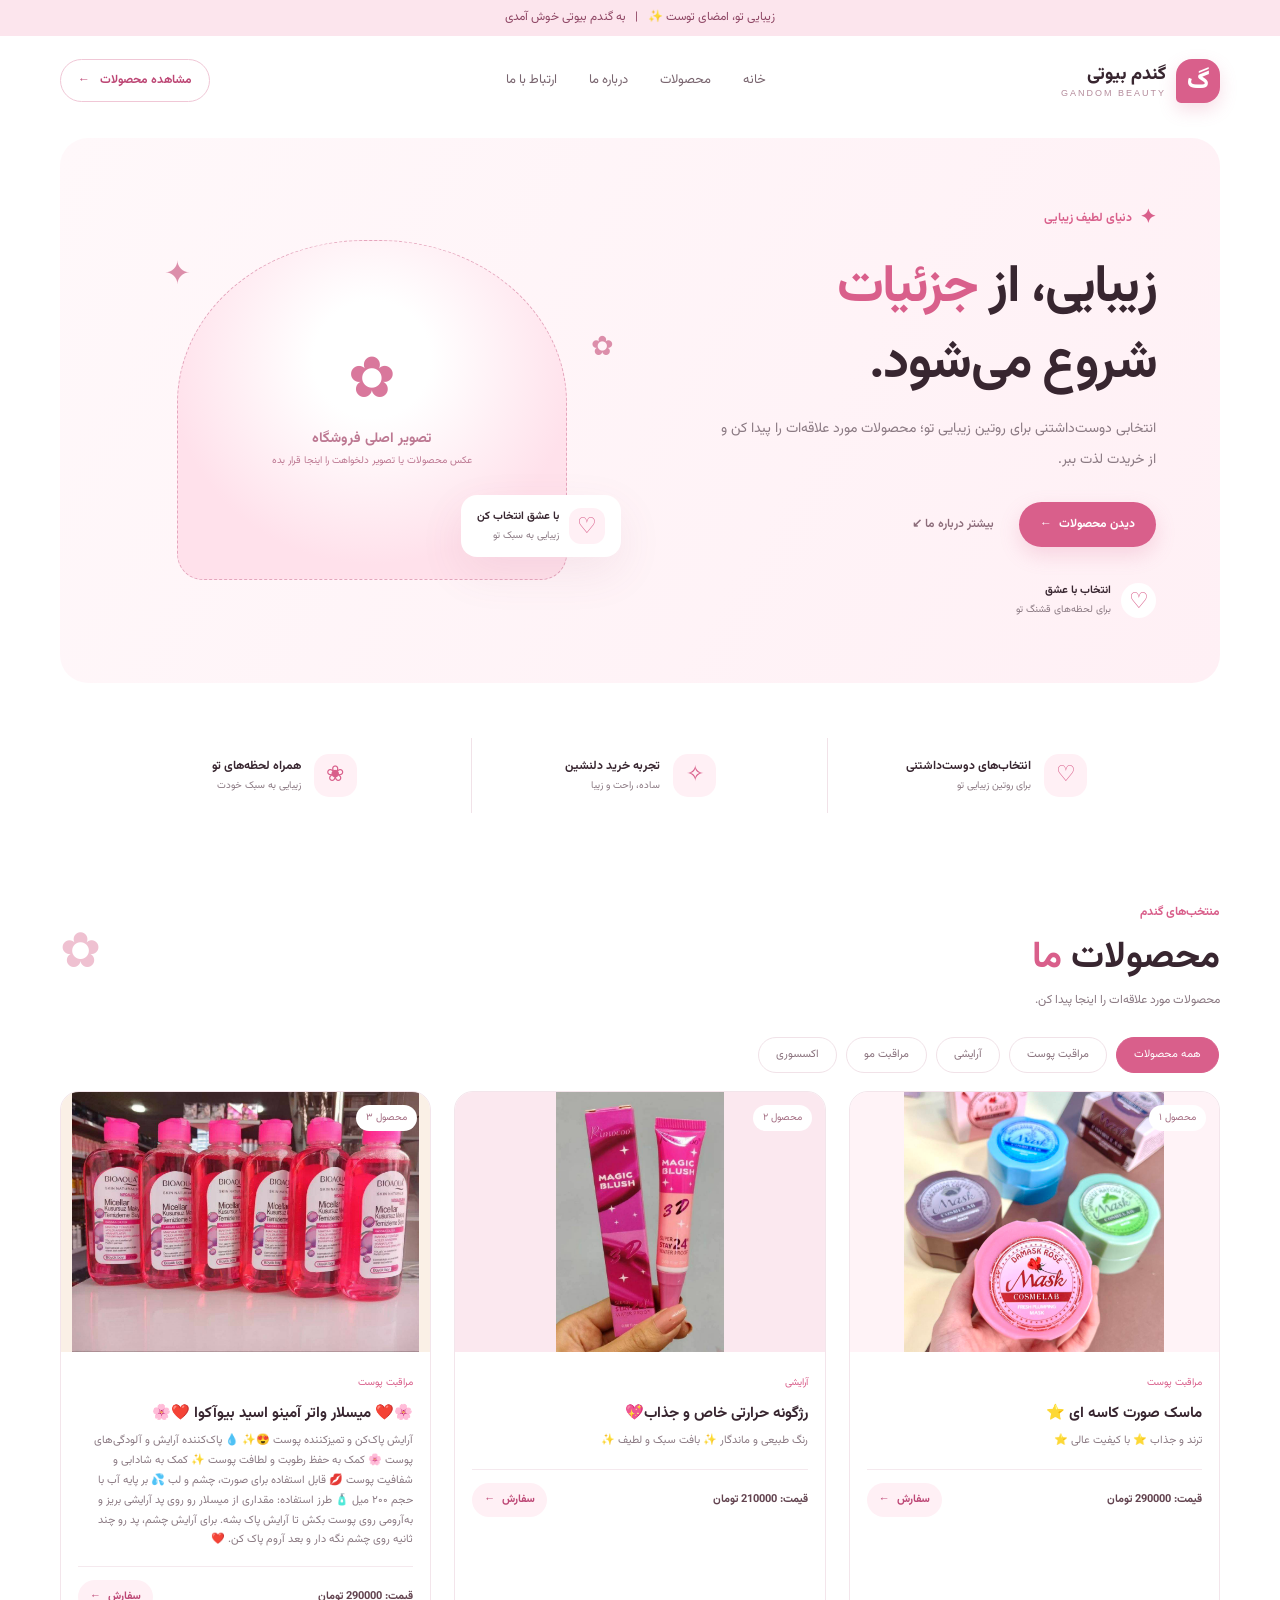
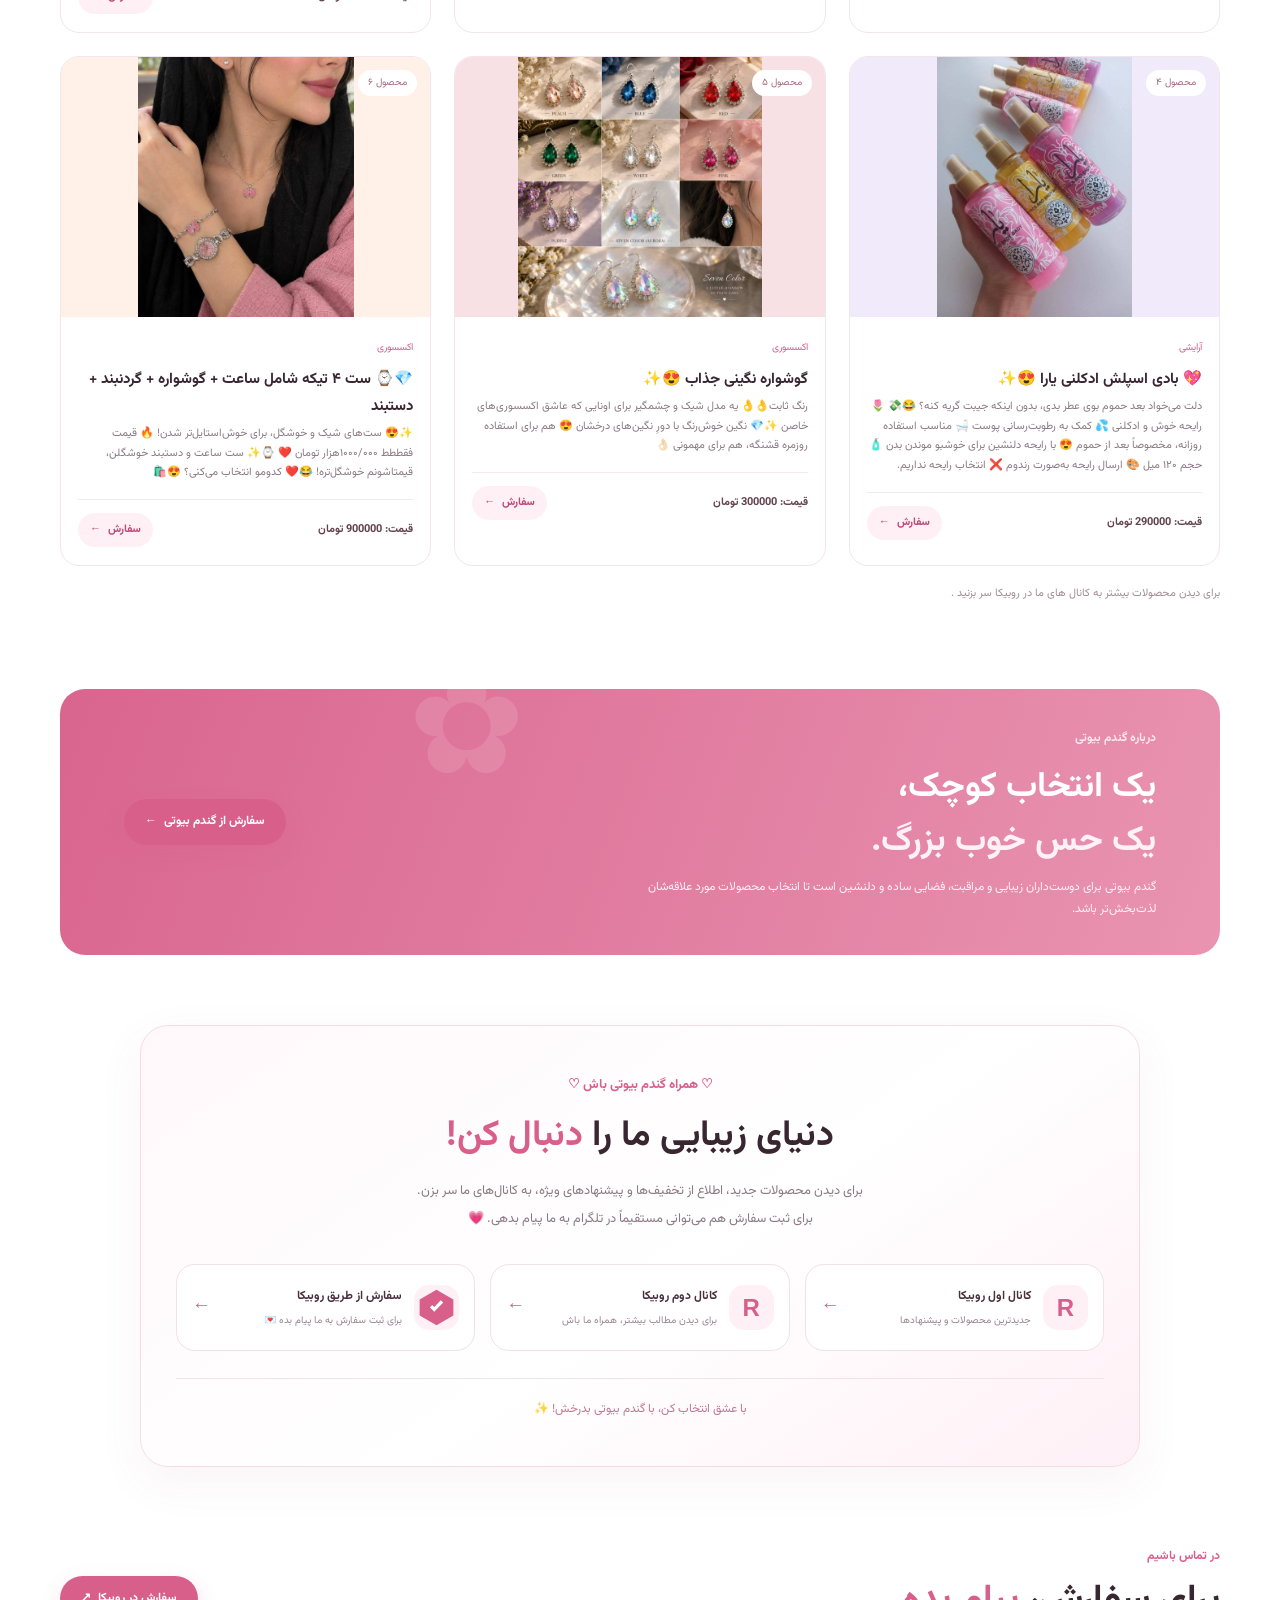
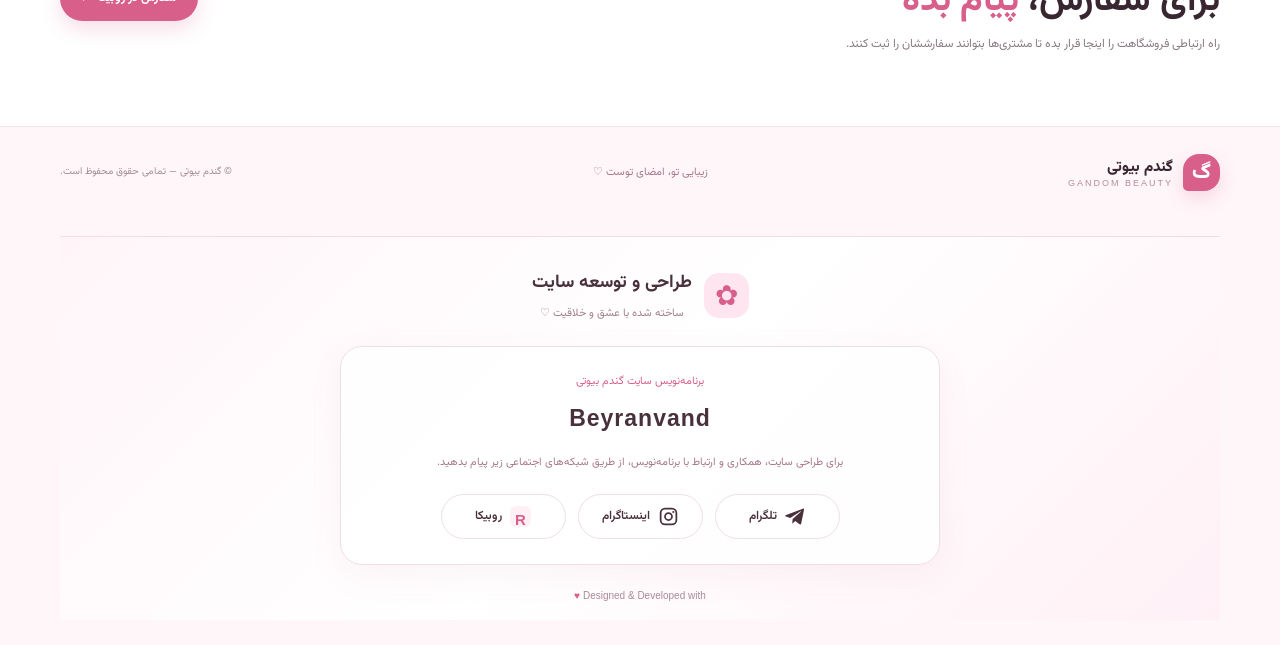
==== index.html @ 5aff95e7 "Add files via upload" ====
<!DOCTYPE html>
<html lang="fa" dir="rtl">
<head>
  <meta charset="UTF-8">
  <meta name="viewport" content="width=device-width, initial-scale=1.0">
  <meta name="theme-color" content="#fff5f8">
  <title>گندم بیوتی | فروشگاه آنلاین زیبایی</title>
  <link rel="stylesheet" href="css/style.css">
  <link rel="preconnect" href="https://fonts.googleapis.com">
  <link rel="preconnect" href="https://fonts.gstatic.com" crossorigin>
  <link href="https://fonts.googleapis.com/css2?family=Vazirmatn:wght@300;400;500;600;700;800&display=swap" rel="stylesheet">
</head>
<body>
  <div class="top-note">زیبایی تو، امضای توست ✨ &nbsp; | &nbsp; به گندم بیوتی خوش آمدی</div>

  <header class="site-header">
    <a class="brand" href="#home" aria-label="گندم بیوتی">
      <span class="brand-mark">گ</span>
      <span><strong>گندم بیوتی</strong><small>GANDOM BEAUTY</small></span>
    </a>
    <nav class="main-nav" aria-label="منوی اصلی">
      <a href="#home">خانه</a>
      <a href="#products">محصولات</a>
      <a href="#about">درباره ما</a>
      <a href="#contact">ارتباط با ما</a>
    </nav>
    <a class="header-button" href="#products">مشاهده محصولات <span>←</span></a>
  </header>

  <main>
    <section class="hero" id="home">
      <div class="hero-copy">
        <span class="eyebrow"><span class="sparkle">✦</span> دنیای لطیف زیبایی</span>
        <h1>زیبایی، از <em>جزئیات</em><br>شروع می‌شود.</h1>
        <p>انتخابی دوست‌داشتنی برای روتین زیبایی تو؛ محصولات مورد علاقه‌ات را پیدا کن و از خریدت لذت ببر.</p>
        <div class="hero-actions">
          <a class="button button-primary" href="#products">دیدن محصولات <span>←</span></a>
          <a class="text-link" href="#about">بیشتر درباره ما <span>↙</span></a>
        </div>
        <div class="hero-trust">
          <span class="trust-icon">♡</span>
          <span><b>انتخاب با عشق</b><small>برای لحظه‌های قشنگ تو</small></span>
        </div>
      </div>
      <div class="hero-art" aria-label="جای تصویر محصولات زیبایی">
        <!-- تصویر اصلی خودت را جایگزین hero-placeholder.jpg کن -->
        <div class="hero-image-placeholder">
          <span class="placeholder-icon">✿</span>
          <strong>تصویر اصلی فروشگاه</strong>
          <small>عکس محصولات یا تصویر دلخواهت را اینجا قرار بده</small>
        </div>
        <div class="floating-card"><span class="floating-heart">♡</span><span><b>با عشق انتخاب کن</b><small>زیبایی به سبک تو</small></span></div>
        <span class="decor decor-one">✦</span><span class="decor decor-two">✿</span>
      </div>
    </section>

    <section class="benefits" aria-label="ویژگی‌های فروشگاه">
      <div class="benefit"><span class="benefit-icon">♡</span><div><b>انتخاب‌های دوست‌داشتنی</b><small>برای روتین زیبایی تو</small></div></div>
      <div class="benefit"><span class="benefit-icon">✧</span><div><b>تجربه خرید دلنشین</b><small>ساده، راحت و زیبا</small></div></div>
      <div class="benefit"><span class="benefit-icon">❀</span><div><b>همراه لحظه‌های تو</b><small>زیبایی به سبک خودت</small></div></div>
    </section>

    <section class="products-section" id="products">
      <div class="section-heading">
        <div><span class="eyebrow">منتخب‌های گندم</span><h2>محصولات <em>ما</em></h2><p>محصولات مورد علاقه‌ات را اینجا پیدا کن.</p></div>
        <span class="heading-flower">✿</span>
      </div>
      <div class="category-pills">
        <a class="pill active" href="#products">همه محصولات</a>
        <a class="pill" href="#products">مراقبت پوست</a>
        <a class="pill" href="#products">آرایشی</a>
        <a class="pill" href="#products">مراقبت مو</a>
        <a class="pill" href="#products">اکسسوری</a>
      </div>

      <div class="product-grid">
        <!-- برای افزودن محصول، یکی از کارت‌ها را کپی کن و متن و تصویرش را تغییر بده. -->
        <article class="product-card">
          <div class="product-image"><span class="image-label">محصول ۱</span><img class="product-photo" src="img/img1.jpg" alt="نام محصول"></div>
          <div class="product-info"><span class="product-category">مراقبت پوست</span><h3>ماسک صورت کاسه ای ⭐️</h3><p class="product-description">

ترند و جذاب ⭐️

با کیفیت عالی ⭐️

</p><div class="product-bottom"><strong class="price">قیمت: 290000 تومان</strong><a class="order-button" href="https://rubika.ir/nggvnkm" target="_blank" rel="noopener">سفارش <span>←</span></a></div></div>
        </article>
        <article class="product-card">
          <div class="product-image image-pink"><span class="image-label">محصول ۲</span><img class="product-photo" src="img/img2.jpg" alt="نام محصول"></div>
          <div class="product-info"><span class="product-category">آرایشی</span><h3>رژگونه حرارتی خاص و جذاب💖</h3><p class="product-description">

رنگ طبیعی و ماندگار ✨

بافت سبک و لطیف ✨
</p><div class="product-bottom"><strong class="price">قیمت: 210000 تومان</strong><a class="order-button" href="https://rubika.ir/nggvnkm" target="_blank" rel="noopener">سفارش <span>←</span></a></div></div>
        </article>
        <article class="product-card">
          <div class="product-image image-cream"><span class="image-label">محصول ۳</span><img class="product-photo" src="img/img3.jpg" alt="نام محصول"></div>
          <div class="product-info"><span class="product-category">مراقبت پوست</span><h3>🌸❤️ میسلار واتر آمینو اسید بیوآکوا ❤️🌸</h3><p class="product-description">

آرایش پاک‌کن و تمیزکننده پوست 😍✨

💧 پاک‌کننده آرایش و آلودگی‌های پوست 🌸 کمک به حفظ رطوبت و لطافت پوست ✨ کمک به شادابی و شفافیت پوست 💋 قابل استفاده برای صورت، چشم و لب 💦 بر پایه آب با حجم ۲۰۰ میل

🧴 طرز استفاده: مقداری از میسلار رو روی پد آرایشی بریز و به‌آرومی روی پوست بکش تا آرایش پاک بشه. برای آرایش چشم، پد رو چند ثانیه روی چشم نگه دار و بعد آروم پاک کن. ❤️



</p><div class="product-bottom"><strong class="price">قیمت: 290000 تومان</strong><a class="order-button" href="https://rubika.ir/nggvnkm" target="_blank" rel="noopener">سفارش <span>←</span></a></div></div>
        </article>
        <article class="product-card">
          <div class="product-image image-lilac"><span class="image-label">محصول ۴</span><img class="product-photo" src="img/img4.jpg" alt="نام محصول"></div>
          <div class="product-info"><span class="product-category">آرایشی</span><h3>💖 بادی اسپلش ادکلنی یارا 😍✨</h3><p class="product-description">


دلت می‌خواد بعد حموم بوی عطر بدی، بدون اینکه جیبت گریه کنه؟ 😂💸

🌷 رایحه خوش و ادکلنی 💦 کمک به رطوبت‌رسانی پوست 🛁 مناسب استفاده روزانه، مخصوصاً بعد از حموم 😍 با رایحه دلنشین برای خوشبو موندن بدن

🧴 حجم ۱۲۰ میل

 

🎨 ارسال رایحه به‌صورت رندوم ❌ انتخاب رایحه نداریم.</p><div class="product-bottom"><strong class="price">قیمت: 290000 تومان</strong><a class="order-button" href="https://rubika.ir/nggvnkm" target="_blank" rel="noopener">سفارش <span>←</span></a></div></div>
        </article>
        <article class="product-card">
          <div class="product-image image-rose"><span class="image-label">محصول ۵</span><img class="product-photo" src="img/img5.jpg" alt="نام محصول"></div>
          <div class="product-info"><span class="product-category">اکسسوری</span><h3>گوشواره نگینی جذاب 😍✨</h3><p class="product-description">

رنگ ثابت👌👌

یه مدل شیک و چشمگیر برای اونایی که عاشق اکسسوری‌های خاصن ✨💎

نگین  خوش‌رنگ با دورِ نگین‌های درخشان 😍
هم برای استفاده روزمره قشنگه، هم برای مهمونی 👌🏻

 </p><div class="product-bottom"><strong class="price">قیمت: 300000 تومان</strong><a class="order-button" href="https://rubika.ir/nggvnkm" target="_blank" rel="noopener">سفارش <span>←</span></a></div></div>
        </article>
        <article class="product-card">
          <div class="product-image image-peach"><span class="image-label">محصول ۶</span><img class="product-photo" src="img/img6.jpg" alt="نام محصول"></div>
          <div class="product-info"><span class="product-category">اکسسوری</span><h3>💎⌚ ست ۴ تیکه شامل ساعت + گوشواره + گردنبند + دستبند</h3><p class="product-description">✨😍 ست‌های شیک و خوشگل، برای خوش‌استایل‌تر شدن!


🔥 قیمت فقططط ۱۰۰۰/۰۰۰هزار تومان ❤️

⌚✨ ست ساعت و دستبند


خوشگلن، قیمتاشونم خوشگل‌تره! 😂❤️
کدومو انتخاب می‌کنی؟ 😍🛍️</p><div class="product-bottom"><strong class="price">قیمت: 900000 تومان</strong><a class="order-button" href="https://rubika.ir/nggvnkm" target="_blank" rel="noopener">سفارش <span>←</span></a></div></div>
        </article>
      </div>
      <p class="edit-hint">برای دیدن محصولات بیشتر به کانال های ما در روبیکا سر بزنید .</p>
    </section>

    <section class="about-banner" id="about">
      <div class="about-flower">✿</div>
      <div><span class="eyebrow">درباره گندم بیوتی</span><h2>یک انتخاب کوچک،<br><em>یک حس خوب بزرگ.</em></h2><p>گندم بیوتی برای دوست‌داران زیبایی و مراقبت، فضایی ساده و دلنشین است تا انتخاب محصولات مورد علاقه‌شان لذت‌بخش‌تر باشد.</p></div>
<a class="button button-primary"
   href="https://rubika.ir/nggvnkm"
   target="_blank"
   rel="noopener">
   سفارش از گندم بیوتی <span>←</span>
</a>    </section>
<!-- بخش شبکه‌های اجتماعی گندم بیوتی -->
<section class="social-section" id="social">

    <div class="social-heading">
        <span class="social-subtitle">♡ همراه گندم بیوتی باش ♡</span>

        <h2>
            دنیای زیبایی ما را
            <span>دنبال کن!</span>
        </h2>

        <p>
            برای دیدن محصولات جدید، اطلاع از تخفیف‌ها و پیشنهادهای ویژه،
            به کانال‌های ما سر بزن.
            <br>
            برای ثبت سفارش هم می‌توانی مستقیماً در تلگرام به ما پیام بدهی. 💗
        </p>
    </div>

    <div class="social-cards">

        <!-- کانال اول روبیکا -->
        <a class="social-card rubika-card"
           href="https://rubika.ir/joing/BBFIBIHCC0MKMSXRHUKWVLTIOWILDUPX"
           target="_blank"
           rel="noopener">

            <span class="social-icon rubika-icon">R</span>

            <span class="social-text">
                <strong>کانال اول روبیکا</strong>
                <small>جدیدترین محصولات و پیشنهادها</small>
            </span>

            <span class="social-arrow">←</span>
        </a>

        <!-- کانال دوم روبیکا -->
        <a class="social-card rubika-card"
           href="https://rubika.ir/zivaralat89"
           target="_blank"
           rel="noopener">

            <span class="social-icon rubika-icon">R</span>

            <span class="social-text">
                <strong>کانال دوم روبیکا</strong>
                <small>برای دیدن مطالب بیشتر، همراه ما باش</small>
            </span>

            <span class="social-arrow">←</span>
        </a>

        <!-- سفارش از طریق روبیکا -->
<a class="social-card rubika-card"
   href="https://rubika.ir/nggvnkm"
   target="_blank"
   rel="noopener">

    <span class="social-icon rubika-icon" aria-hidden="true">
        <svg viewBox="0 0 24 24" role="img">
            <path fill="currentColor"
                  d="M12 2.5 21 7.7v8.6L12 21.5 3 16.3V7.7L12 2.5Z"/>
            <path fill="#ffffff"
                  d="m8.5 12 2.3 2.3 4.8-5-1.3-1.2-3.5 3.6-1.1-1.1L8.5 12Z"/>
        </svg>
    </span>

    <span class="social-text">
        <strong>سفارش از طریق روبیکا</strong>
        <small>برای ثبت سفارش به ما پیام بده 💌</small>
    </span>

    <span class="social-arrow">←</span>

</a>

    </div>

    <div class="social-footer">
        با عشق انتخاب کن، با گندم بیوتی بدرخش! ✨
    </div>

</section>
    <section class="contact-section" id="contact">
      <div><span class="eyebrow">در تماس باشیم</span><h2>برای سفارش، <em>پیام بده</em></h2><p>راه ارتباطی فروشگاهت را اینجا قرار بده تا مشتری‌ها بتوانند سفارششان را ثبت کنند.</p></div>
      <div class="contact-actions">
        <!-- شماره و لینک شبکه اجتماعی خودت را جایگزین کن -->
        <a class="button button-primary" href="https://rubika.ir/nggvnkm" target="_blank" rel="noopener">سفارش در روبیکا<span>↗</span></a>
      </div>
    </section>
  </main>

  <footer class="site-footer">
    <a class="brand footer-brand" href="#home"><span class="brand-mark">گ</span><span><strong>گندم بیوتی</strong><small>GANDOM BEAUTY</small></span></a>
    <p>زیبایی تو، امضای توست ♡</p>
    <span class="copyright">© گندم بیوتی — تمامی حقوق محفوظ است.</span>
    <!-- بخش طراح و برنامه نویس سایت -->
<div class="developer-section">

    <div class="developer-title">
        <span class="developer-flower">✿</span>

        <div>
            <h3>طراحی و توسعه سایت</h3>
            <p>ساخته شده با عشق و خلاقیت ♡</p>
        </div>
    </div>

    <div class="developer-info">
        <span class="developer-label">برنامه‌نویس سایت گندم بیوتی</span>

        <strong class="developer-name">Beyranvand</strong>

        <p class="developer-description">
            برای طراحی سایت، همکاری و ارتباط با برنامه‌نویس،
            از طریق شبکه‌های اجتماعی زیر پیام بدهید.
        </p>

        <div class="developer-socials">

            <!-- تلگرام -->
            <a href="https://t.me/Beyranvand86"
               class="developer-social telegram-social"
               target="_blank"
               rel="noopener">

                <svg viewBox="0 0 24 24" aria-hidden="true">
                    <path fill="currentColor"
                    d="M21.7 4.4 18.5 20c-.2 1.1-.9 1.4-1.8.9l-5-3.7-2.4 2.3c-.3.3-.5.5-1 .5l.4-5.1 9.3-8.4c.4-.4-.1-.6-.6-.2L6 13.6 1.1 12c-1.1-.3-1.1-1.1.2-1.6L20.4 3c.9-.3 1.6.2 1.3 1.4Z"/>
                </svg>

                <span>تلگرام</span>
            </a>

            <!-- اینستاگرام -->
            <a href="https://www.instagram.com/Beyranvand_86.19/"
               class="developer-social instagram-social"
               target="_blank"
               rel="noopener">

                <svg viewBox="0 0 24 24" aria-hidden="true">
                    <rect x="3" y="3" width="18" height="18" rx="5"
                          fill="none" stroke="currentColor" stroke-width="2"/>
                    <circle cx="12" cy="12" r="4"
                            fill="none" stroke="currentColor" stroke-width="2"/>
                    <circle cx="17.5" cy="6.8" r="1.2" fill="currentColor"/>
                </svg>

                <span>اینستاگرام</span>
            </a>

            <!-- روبیکا -->
            <a href="https://rubika.ir/Beyranvand_86"
               class="developer-social rubika-social"
               target="_blank"
               rel="noopener">

                <span class="rubika-letter">R</span>

                <span>روبیکا</span>
            </a>

        </div>
    </div>

    <div class="developer-credit">
        Designed & Developed with <span>♥</span>
    </div>

</div>
  </footer>
</body>
</html>
---- css/style.css ----
@charset "UTF-8";
:root {
  --pink: #d95f8b;
  --pink-dark: #bd4775;
  --pink-soft: #fff0f5;
  --pink-pale: #fff8fa;
  --rose: #f4c9d8;
  --ink: #382630;
  --muted: #8b7a83;
  --line: #f1e2e8;
  --white: #fff;
  --shadow: 0 16px 45px rgba(151, 76, 107, .09);
}
* { box-sizing: border-box; }
html { scroll-behavior: smooth; scroll-padding-top: 24px; }
body { margin: 0; font-family: "Vazirmatn", Tahoma, sans-serif; color: var(--ink); background: #fff; line-height: 1.8; }
a { color: inherit; text-decoration: none; }
.top-note { text-align: center; padding: 7px 16px; background: #fce5ed; color: #8e4664; font-size: 12px; letter-spacing: .1px; }
.site-header { width: min(1160px, calc(100% - 48px)); margin: auto; min-height: 90px; display: flex; align-items: center; justify-content: space-between; gap: 28px; }
.brand { display: inline-flex; align-items: center; gap: 10px; flex-shrink: 0; }
.brand-mark { display: grid; place-items: center; width: 44px; height: 44px; border-radius: 16px 16px 16px 5px; background: var(--pink); color: white; font-size: 25px; font-weight: 800; box-shadow: 0 7px 17px #d95f8b35; }
.brand strong { display: block; font-size: 18px; font-weight: 800; line-height: 1.4; }
.brand small { display: block; color: #b48b9b; font: 9px Arial, sans-serif; letter-spacing: 2px; }
.main-nav { display: flex; align-items: center; gap: clamp(15px, 2.5vw, 34px); font-size: 13px; color: #79656f; }
.main-nav a { transition: color .2s; }
.main-nav a:hover, .text-link:hover { color: var(--pink); }
.header-button { font-size: 12px; font-weight: 700; color: var(--pink-dark); border: 1px solid #f0c7d6; padding: 10px 17px; border-radius: 30px; white-space: nowrap; }
.header-button span, .button span, .order-button span { margin-right: 7px; }
.hero { width: min(1160px, calc(100% - 48px)); margin: 12px auto 55px; padding: clamp(28px, 5vw, 66px); min-height: 450px; border-radius: 28px; background: linear-gradient(120deg, #fff8fa 0%, #fff0f5 100%); display: grid; grid-template-columns: 1fr 1fr; align-items: center; gap: 42px; overflow: hidden; }
.eyebrow { color: var(--pink); font-size: 12px; font-weight: 700; display: inline-flex; align-items: center; gap: 8px; }
.sparkle { font-size: 19px; }
.hero h1 { font-size: clamp(32px, 4.1vw, 54px); line-height: 1.45; margin: 14px 0 12px; letter-spacing: -1.5px; }
h1 em, h2 em { color: var(--pink); font-style: normal; }
.hero-copy > p { color: var(--muted); max-width: 440px; font-size: 14px; line-height: 2.2; margin: 0; }
.hero-actions { display: flex; align-items: center; gap: 25px; flex-wrap: wrap; margin-top: 26px; }
.button { display: inline-flex; align-items: center; justify-content: center; padding: 12px 21px; border-radius: 28px; font-size: 12px; font-weight: 700; transition: transform .2s, box-shadow .2s; }
.button:hover, .order-button:hover { transform: translateY(-2px); }
.button-primary { background: var(--pink); color: white; box-shadow: 0 8px 20px #d95f8b35; }
.button-primary:hover { background: var(--pink-dark); }
.text-link { font-size: 12px; font-weight: 600; color: #8c6c7a; }
.hero-trust { display: flex; align-items: center; gap: 10px; margin-top: 34px; }
.trust-icon { width: 35px; height: 35px; display: grid; place-items: center; background: white; color: var(--pink); border-radius: 50%; font-size: 22px; }
.hero-trust b, .hero-trust small { display: block; }
.hero-trust b { font-size: 11px; }
.hero-trust small { font-size: 10px; color: var(--muted); }
.hero-art { min-height: 330px; position: relative; display: grid; place-items: center; }
.hero-image-placeholder { width: min(100%, 390px); height: 340px; border-radius: 48% 48% 26px 26px; border: 1px dashed #e5a6bd; background: radial-gradient(circle at 50% 35%, #fff 0 20%, #ffe1eb 70%); display: flex; flex-direction: column; align-items: center; justify-content: center; color: #bd7892; text-align: center; padding: 20px; }
.placeholder-icon { font-size: 57px; line-height: 1.2; color: #d9789c; }
.hero-image-placeholder strong { margin-top: 8px; font-size: 14px; }
.hero-image-placeholder small { font-size: 10px; max-width: 220px; }
.floating-card { position: absolute; bottom: 23px; right: -2px; display: flex; gap: 10px; align-items: center; padding: 12px 16px; border-radius: 16px; background: #fff; box-shadow: var(--shadow); }
.floating-heart { display: grid; place-items: center; background: var(--pink-soft); color: var(--pink); width: 36px; height: 36px; border-radius: 12px; font-size: 22px; }
.floating-card b, .floating-card small { display: block; }
.floating-card b { font-size: 11px; }
.floating-card small { font-size: 10px; color: var(--muted); }
.decor { position: absolute; color: #dc8eaa; }
.decor-one { top: 8px; left: 8%; font-size: 32px; }
.decor-two { top: 25%; right: 1%; font-size: 27px; }
.benefits { width: min(1050px, calc(100% - 48px)); margin: 0 auto 85px; display: grid; grid-template-columns: repeat(3, 1fr); gap: 18px; }
.benefit { display: flex; align-items: center; justify-content: center; gap: 13px; padding: 16px 10px; border-left: 1px solid var(--line); }
.benefit:last-child { border-left: 0; }
.benefit-icon { display: grid; place-items: center; flex: 0 0 43px; height: 43px; border-radius: 15px; background: var(--pink-soft); color: var(--pink); font-size: 22px; }
.benefit b, .benefit small { display: block; }
.benefit b { font-size: 12px; }
.benefit small { font-size: 10px; color: var(--muted); }
.products-section { width: min(1160px, calc(100% - 48px)); margin: 0 auto 85px; }
.section-heading { display: flex; align-items: center; justify-content: space-between; margin-bottom: 20px; }
.section-heading h2, .contact-section h2 { font-size: clamp(27px, 3vw, 37px); line-height: 1.5; margin: 4px 0; }
.section-heading p, .contact-section p { color: var(--muted); font-size: 12px; margin: 0; }
.heading-flower { font-size: 49px; color: #efc1d1; }
.category-pills { display: flex; gap: 9px; overflow-x: auto; padding: 5px 1px 18px; scrollbar-width: thin; }
.pill { flex-shrink: 0; border: 1px solid var(--line); border-radius: 25px; padding: 7px 17px; font-size: 11px; color: #8a737e; background: #fff; }
.pill.active, .pill:hover { background: var(--pink); color: white; border-color: var(--pink); }
.product-grid { display: grid; grid-template-columns: repeat(3, minmax(0, 1fr)); gap: 23px; }
.product-card { border: 1px solid #f3e5eb; border-radius: 19px; overflow: hidden; background: #fff; transition: transform .25s, box-shadow .25s; }
.product-card:hover { transform: translateY(-5px); box-shadow: var(--shadow); }
.product-image { height: 220px; position: relative; display: grid; place-items: center; background: #fff3f7; overflow: hidden; }
.image-pink { background: #fbe8ef; }.image-cream { background: #faf0e6; }.image-lilac { background: #f1eafa; }.image-rose { background: #f8e1e5; }.image-peach { background: #fff0e8; }
.image-label { position: absolute; top: 13px; right: 13px; background: #fff; color: #a46e83; font-size: 10px; border-radius: 20px; padding: 4px 10px; }
.image-placeholder { color: #bd8b9e; border: 1px dashed #dcb1c1; border-radius: 14px; padding: 12px 19px; font-size: 11px; background: #ffffff70; }
.product-info { padding: 16px 17px 18px; }
.product-category { color: var(--pink); font-size: 10px; }
.product-info h3 { font-size: 15px; margin: 4px 0; }
.product-description { color: var(--muted); font-size: 11px; margin: 0 0 16px; min-height: 22px; }
.product-bottom { display: flex; align-items: center; justify-content: space-between; gap: 8px; border-top: 1px solid #f5e9ee; padding-top: 13px; }
.price { font-size: 11px; color: #62434f; }
.order-button { display: inline-flex; align-items: center; padding: 7px 12px; border-radius: 20px; background: var(--pink-soft); color: var(--pink-dark); font-size: 11px; font-weight: 700; transition: transform .2s; white-space: nowrap; }
.edit-hint { color: #a58b96; font-size: 11px; margin-top: 18px; }
.about-banner { width: min(1160px, calc(100% - 48px)); margin: 0 auto 70px; padding: 35px clamp(22px, 5vw, 65px); border-radius: 25px; background: linear-gradient(110deg, #d9658e, #e994b1); color: white; display: flex; align-items: center; justify-content: space-between; gap: 28px; position: relative; overflow: hidden; }
.about-banner .eyebrow { color: #ffe7ef; }
.about-banner h2 { font-size: clamp(24px, 3vw, 35px); line-height: 1.55; margin: 8px 0; }
.about-banner h2 em { color: #fff1f6; }
.about-banner p { max-width: 510px; color: #fff1f6; font-size: 12px; margin: 0; }
.about-flower { font-size: 140px; line-height: 1; color: #ffffff20; position: absolute; left: 30%; top: -20px; pointer-events: none; }
.button-light { background: white; color: var(--pink-dark); white-space: nowrap; z-index: 1; }
.contact-section { width: min(1160px, calc(100% - 48px)); margin: 0 auto 70px; display: flex; align-items: center; justify-content: space-between; gap: 25px; }
.contact-actions { display: flex; gap: 10px; flex-wrap: wrap; }
.button-outline { border: 1px solid #e9c4d2; color: var(--pink-dark); background: white; }
.site-footer { background: #fff6f9; border-top: 1px solid #f6e4eb; padding: 25px max(24px, calc((100% - 1160px) / 2)); display: flex; align-items: center; justify-content: space-between; gap: 18px; flex-wrap: wrap; }
.footer-brand .brand-mark { width: 37px; height: 37px; font-size: 21px; }
.footer-brand strong { font-size: 15px; }
.site-footer p { color: #a8788c; font-size: 11px; }
.copyright { color: #a38d97; font-size: 10px; }

@media (max-width: 850px) {
  .site-header { width: min(100% - 32px, 700px); min-height: 78px; gap: 15px; }
  .main-nav { gap: 14px; }
  .main-nav a { font-size: 11px; }
  .header-button { display: none; }
  .hero { width: calc(100% - 32px); padding: 35px 28px; gap: 20px; }
  .hero-image-placeholder { height: 290px; }
  .product-grid { grid-template-columns: repeat(2, minmax(0, 1fr)); gap: 16px; }
  .product-image { height: 200px; }
  .benefits { width: calc(100% - 32px); gap: 5px; }
  .benefit { justify-content: flex-start; padding: 12px 5px; }
  .benefit-icon { flex-basis: 35px; height: 35px; }
}
@media (max-width: 600px) {
  .top-note { font-size: 10px; }
  .site-header { width: calc(100% - 30px); min-height: 72px; flex-wrap: wrap; padding: 12px 0 9px; }
  .brand-mark { width: 39px; height: 39px; font-size: 22px; }
  .brand strong { font-size: 16px; }
  .main-nav { order: 3; width: 100%; justify-content: space-between; border-top: 1px solid var(--line); padding-top: 9px; gap: 7px; }
  .main-nav a { font-size: 10px; }
  .hero { grid-template-columns: 1fr; width: calc(100% - 24px); margin-top: 8px; padding: 27px 22px 20px; border-radius: 22px; gap: 10px; }
  .hero h1 { font-size: 35px; }
  .hero-copy > p { font-size: 12px; }
  .hero-actions { gap: 17px; margin-top: 20px; }
  .button { padding: 11px 16px; font-size: 11px; }
  .hero-trust { margin-top: 22px; }
  .hero-art { min-height: 260px; }
  .hero-image-placeholder { height: 255px; width: 85%; }
  .floating-card { right: 0; bottom: 8px; padding: 9px 12px; }
  .decor-one { top: 0; left: 3%; }
  .benefits { grid-template-columns: 1fr; margin-bottom: 55px; }
  .benefit { border-left: 0; border-bottom: 1px solid var(--line); padding: 10px 5px; }
  .benefit:last-child { border-bottom: 0; }
  .products-section { width: calc(100% - 28px); margin-bottom: 55px; }
  .section-heading h2 { font-size: 29px; }
  .heading-flower { font-size: 37px; }
  .category-pills { margin-left: -4px; margin-right: -4px; }
  .product-grid { grid-template-columns: repeat(2, minmax(0, 1fr)); gap: 11px; }
  .product-image { height: 150px; }
  .product-info { padding: 12px 10px; }
  .product-info h3 { font-size: 12px; }
  .product-description { font-size: 10px; line-height: 1.8; min-height: 36px; margin-bottom: 10px; }
  .product-bottom { align-items: flex-start; flex-direction: column; gap: 9px; }
  .price { font-size: 10px; }
  .order-button { font-size: 10px; padding: 6px 11px; }
  .image-placeholder { padding: 8px; font-size: 9px; text-align: center; }
  .about-banner { width: calc(100% - 24px); margin-bottom: 50px; padding: 27px 22px; align-items: flex-start; flex-direction: column; gap: 18px; }
  .about-banner h2 { font-size: 27px; }
  .about-banner p { font-size: 11px; }
  .about-flower { left: 4%; top: 5px; font-size: 100px; }
  .contact-section { width: calc(100% - 30px); margin-bottom: 45px; flex-direction: column; align-items: flex-start; }
  .contact-section h2 { font-size: 27px; }
  .contact-actions { width: 100%; }
  .site-footer { padding: 22px 18px; justify-content: center; text-align: center; flex-direction: column; gap: 7px; }
  .site-footer p { margin: 0; }
}
@media (max-width: 360px) {
  .product-grid { grid-template-columns: 1fr; }
  .product-image { height: 210px; }
  .product-bottom { flex-direction: row; align-items: center; }
}
/* ==================================
   بخش شبکه‌های اجتماعی گندم بیوتی
================================== */

.social-section {
    width: min(1000px, calc(100% - 40px));
    margin: 0 auto 75px;
    padding: 45px 35px;
    border: 1px solid #f4dce6;
    border-radius: 28px;
    background: linear-gradient(
        145deg,
        #fff8fb 0%,
        #ffffff 55%,
        #fff0f6 100%
    );
    box-shadow: 0 15px 45px rgba(190, 93, 132, 0.07);
}

.social-heading {
    text-align: center;
    max-width: 650px;
    margin: 0 auto 30px;
}

.social-subtitle {
    display: inline-block;
    color: #d95f8b;
    font-size: 13px;
    font-weight: 700;
    margin-bottom: 8px;
}

.social-heading h2 {
    font-size: clamp(25px, 4vw, 36px);
    line-height: 1.7;
    margin: 0 0 10px;
    color: #382630;
}

.social-heading h2 span {
    color: #d95f8b;
}

.social-heading p {
    color: #8b7a83;
    font-size: 13px;
    line-height: 2.2;
    margin: 0;
}

.social-cards {
    display: grid;
    grid-template-columns: repeat(3, minmax(0, 1fr));
    gap: 15px;
}

.social-card {
    display: flex;
    align-items: center;
    gap: 12px;
    min-width: 0;
    padding: 20px 15px;
    border: 1px solid #f1e1e9;
    border-radius: 19px;
    background: #ffffff;
    transition:
        transform 0.25s ease,
        box-shadow 0.25s ease,
        border-color 0.25s ease;
}

.social-card:hover {
    transform: translateY(-5px);
    box-shadow: 0 12px 28px rgba(190, 93, 132, 0.12);
    border-color: #edbfd1;
}

.social-icon {
    width: 45px;
    height: 45px;
    flex: 0 0 45px;
    display: flex;
    align-items: center;
    justify-content: center;
    border-radius: 15px;
}

.rubika-icon {
    background: #fff0f5;
    color: #d95f8b;
    font-family: Arial, sans-serif;
    font-size: 24px;
    font-weight: 800;
}

.telegram-icon {
    background: #e7f5ff;
    color: #229ed9;
}

.telegram-icon svg {
    display: block;
    width: 25px;
    height: 25px;
}

.social-text {
    flex: 1;
    min-width: 0;
}

.social-text strong {
    display: block;
    color: #49313c;
    font-size: 12px;
    line-height: 1.9;
}

.social-text small {
    display: block;
    color: #998590;
    font-size: 10px;
    line-height: 1.9;
    margin-top: 3px;
}

.social-arrow {
    color: #d95f8b;
    font-size: 19px;
    flex-shrink: 0;
}

.telegram-card .social-arrow {
    color: #229ed9;
}

.social-footer {
    margin-top: 27px;
    padding-top: 20px;
    border-top: 1px solid #f2e3e9;
    text-align: center;
    color: #bd7892;
    font-size: 12px;
}

/* نمایش مناسب در تبلت */
@media (max-width: 850px) {
    .social-cards {
        grid-template-columns: 1fr;
    }

    .social-card {
        padding: 16px 18px;
    }

    .social-text strong {
        font-size: 13px;
    }

    .social-text small {
        font-size: 11px;
    }
}

/* نمایش مناسب در موبایل */
@media (max-width: 600px) {
    .social-section {
        width: calc(100% - 24px);
        padding: 30px 17px;
        margin-bottom: 50px;
        border-radius: 22px;
    }

    .social-heading {
        margin-bottom: 23px;
    }

    .social-heading h2 {
        font-size: 26px;
    }

    .social-heading p {
        font-size: 11px;
    }

    .social-card {
        gap: 10px;
        padding: 14px 12px;
        border-radius: 16px;
    }

    .social-icon {
        width: 40px;
        height: 40px;
        flex-basis: 40px;
        border-radius: 13px;
    }

    .social-text strong {
        font-size: 11px;
    }

    .social-text small {
        font-size: 9px;
    }

    .social-footer {
        font-size: 10px;
    }
}
.product-photo { width: 100%; height: 100%; object-fit: cover; display: block; }
/* اصلاح نمایش تصاویر محصولات گندم بیوتی */

.product-image {
    width: 100%;
    height: 260px;
    overflow: hidden;
    position: relative;
    display: flex;
    align-items: center;
    justify-content: center;
}

.product-image img,
.product-image .product-photo {
    width: 100%;
    height: 100%;
    object-fit: contain;
    object-position: center;
    display: block;
}
/* تنظیم تصاویر در گوشی موبایل */

@media (max-width: 600px) {
    .product-image {
        height: 190px;
    }

    .product-image img,
    .product-image .product-photo {
        width: 100%;
        height: 100%;
        object-fit: contain;
        object-position: center;
    }
}

/* تنظیم تصاویر در لپ‌تاپ و نمایشگر بزرگ */

@media (min-width: 601px) {
    .product-image {
        height: 260px;
    }
}
/* =====================================
   بخش طراح و برنامه نویس گندم بیوتی
===================================== */

.developer-section {
    width: 100%;
    margin-top: 25px;
    padding: 30px 20px 15px;
    background: linear-gradient(
        135deg,
        #fff5f9,
        #ffffff,
        #fff0f6
    );
    border-top: 1px solid #f2dce6;
    text-align: center;
}

.developer-title {
    display: flex;
    justify-content: center;
    align-items: center;
    gap: 12px;
    margin-bottom: 22px;
}

.developer-flower {
    width: 45px;
    height: 45px;
    display: grid;
    place-items: center;
    background: #ffe5ef;
    color: #d95f8b;
    border-radius: 15px;
    font-size: 28px;
}

.developer-title h3 {
    margin: 0;
    color: #49313c;
    font-size: 18px;
}

.developer-title p {
    margin: 4px 0 0;
    color: #a0808e;
    font-size: 11px;
}

.developer-info {
    max-width: 600px;
    margin: 0 auto;
    padding: 25px 20px;
    border: 1px solid #f2dce6;
    border-radius: 22px;
    background: rgba(255, 255, 255, 0.85);
    box-shadow: 0 10px 35px rgba(190, 93, 132, 0.07);
}

.developer-label {
    display: block;
    color: #d95f8b;
    font-size: 11px;
    margin-bottom: 7px;
}

.developer-name {
    display: block;
    color: #49313c;
    font-family: Arial, sans-serif;
    font-size: 23px;
    letter-spacing: 1px;
}

.developer-description {
    max-width: 420px;
    margin: 12px auto 20px;
    color: #8b7a83;
    font-size: 12px;
    line-height: 2;
}

.developer-socials {
    display: flex;
    justify-content: center;
    flex-wrap: wrap;
    gap: 12px;
}

.developer-social {
    display: inline-flex;
    align-items: center;
    justify-content: center;
    gap: 8px;
    min-width: 125px;
    padding: 11px 17px;
    border: 1px solid #f0e0e7;
    border-radius: 30px;
    background: white;
    color: #49313c;
    font-family: inherit;
    font-size: 12px;
    font-weight: 600;
    transition: 0.25s ease;
}

.developer-social:hover {
    transform: translateY(-4px);
    box-shadow: 0 8px 20px rgba(190, 93, 132, 0.12);
}

.developer-social svg {
    width: 21px;
    height: 21px;
    flex-shrink: 0;
}

.telegram-social:hover {
    color: #229ed9;
    border-color: #b9e4fa;
}

.instagram-social:hover {
    color: #d94f87;
    border-color: #f3c5d8;
}

.rubika-social:hover {
    color: #d95f8b;
    border-color: #f3c5d8;
}

.rubika-letter {
    display: inline-grid;
    place-items: center;
    width: 21px;
    height: 21px;
    background: #fff0f5;
    border-radius: 6px;
    color: #d95f8b;
    font-family: Arial, sans-serif;
    font-size: 15px;
    font-weight: 800;
}

.developer-credit {
    margin-top: 22px;
    color: #a98b98;
    font-family: Arial, sans-serif;
    font-size: 10px;
}

.developer-credit span {
    color: #d95f8b;
}

/* نمایش در گوشی موبایل */

@media (max-width: 600px) {
    .developer-section {
        padding: 25px 13px 15px;
    }

    .developer-title h3 {
        font-size: 16px;
    }

    .developer-info {
        padding: 23px 13px;
    }

    .developer-name {
        font-size: 21px;
    }

    .developer-description {
        font-size: 11px;
    }

    .developer-socials {
        gap: 9px;
    }

    .developer-social {
        min-width: 110px;
        padding: 10px 12px;
        font-size: 11px;
    }
}
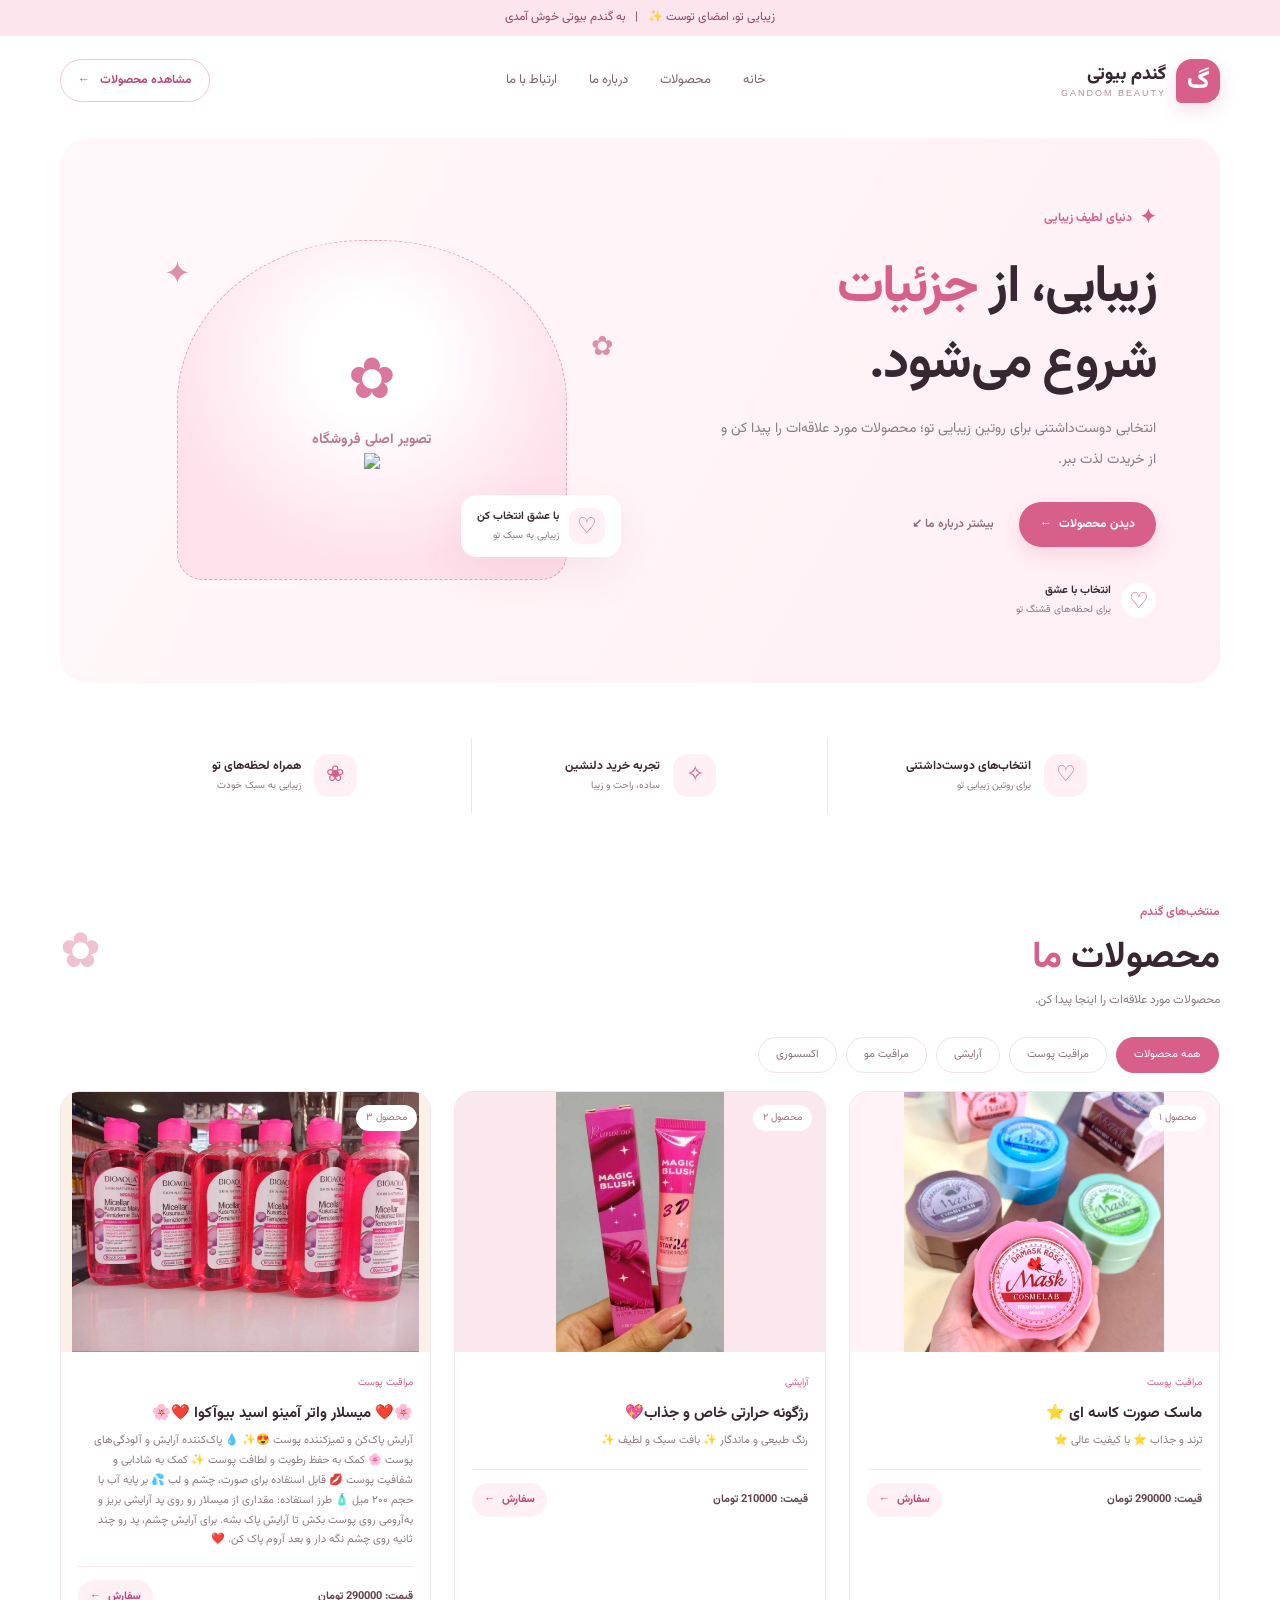
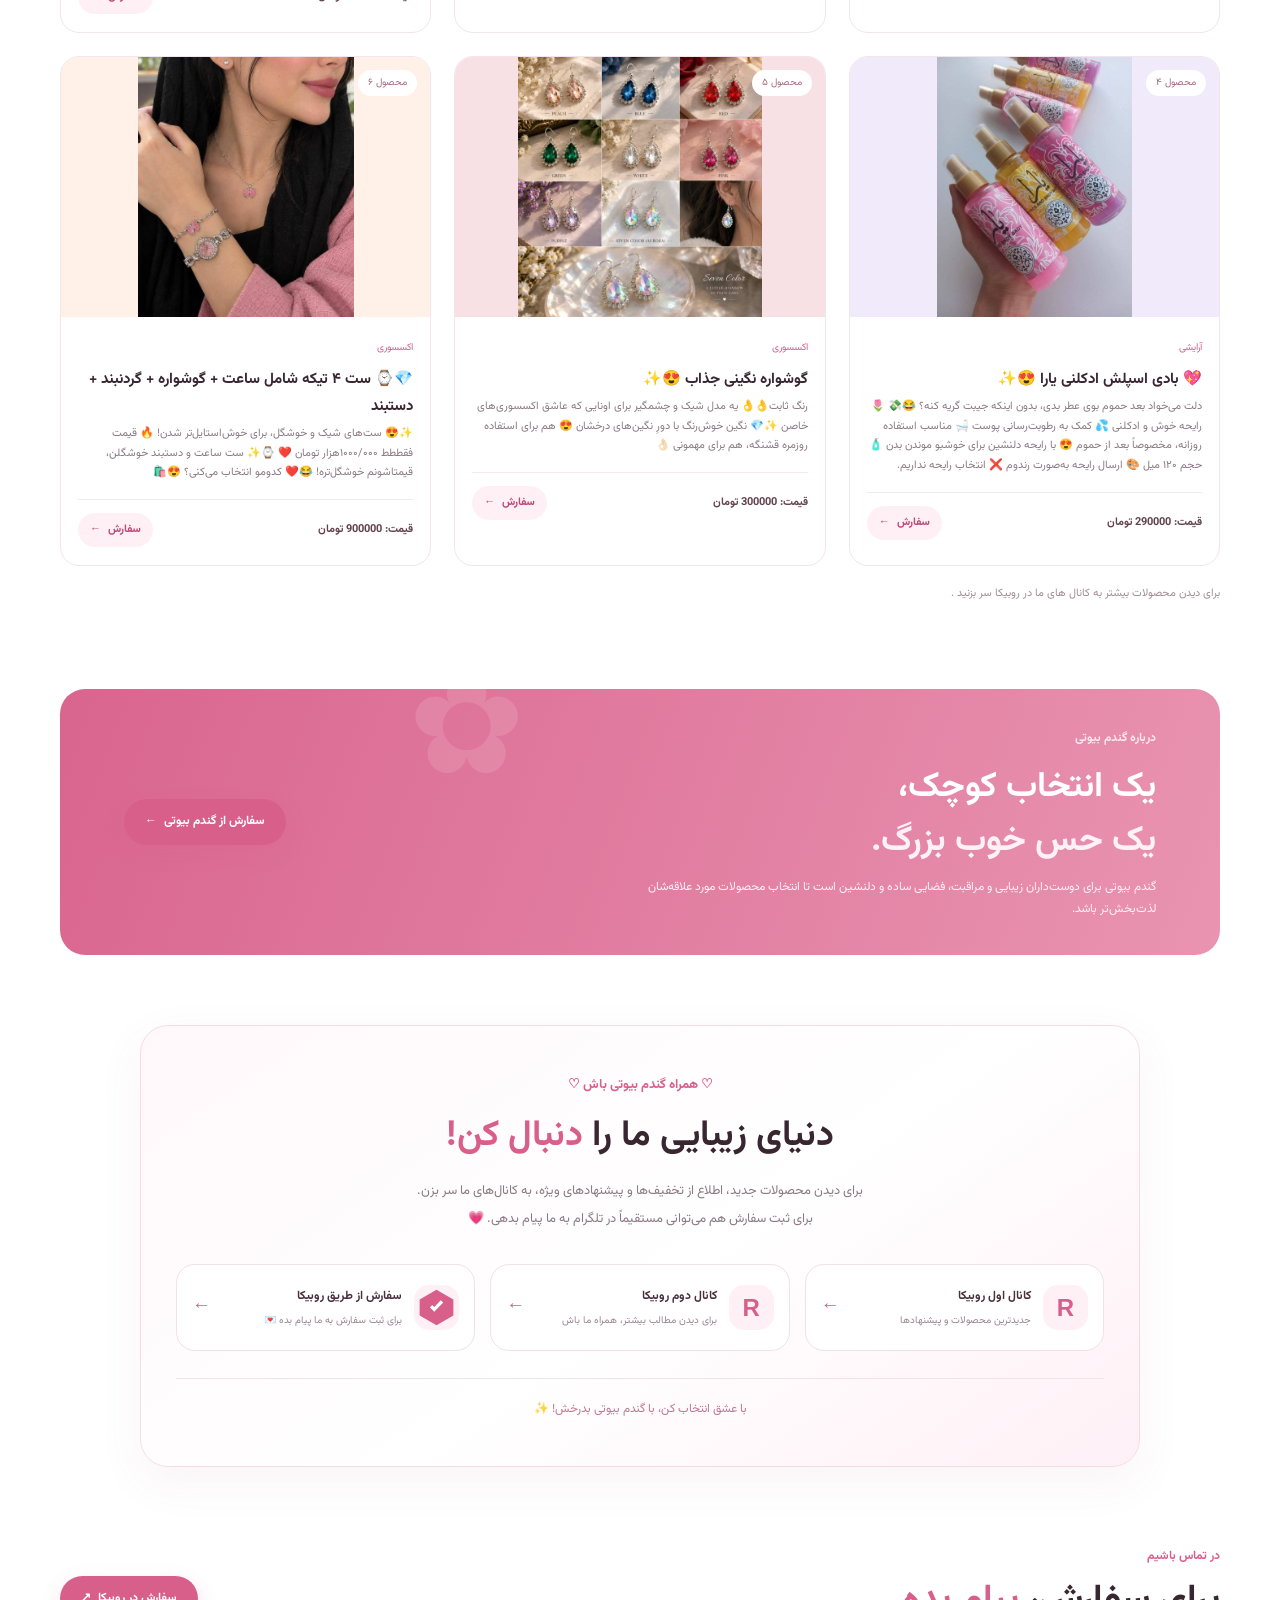
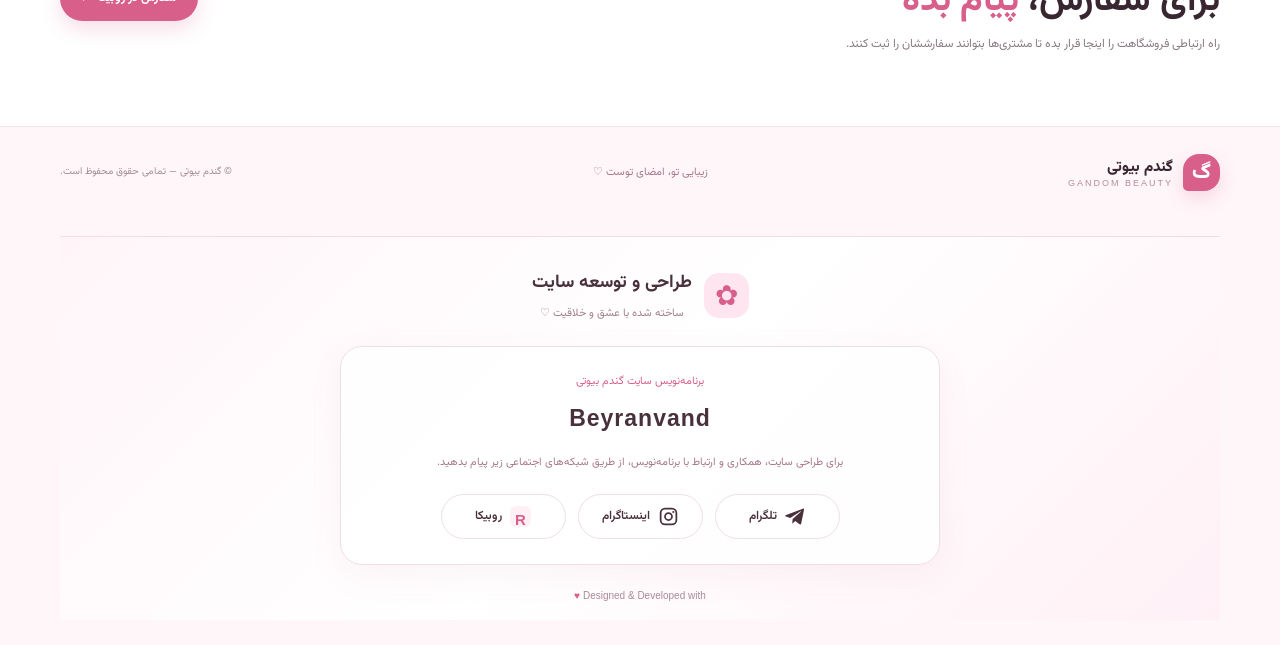
==== commit 5c37e9e1: "Update index.html" ====
--- a/index.html
+++ b/index.html
@@ -47,7 +47,7 @@
         <div class="hero-image-placeholder">
           <span class="placeholder-icon">✿</span>
           <strong>تصویر اصلی فروشگاه</strong>
-          <small>عکس محصولات یا تصویر دلخواهت را اینجا قرار بده</small>
+          <img src="لوگوی گندم بیوتی">
         </div>
         <div class="floating-card"><span class="floating-heart">♡</span><span><b>با عشق انتخاب کن</b><small>زیبایی به سبک تو</small></span></div>
         <span class="decor decor-one">✦</span><span class="decor decor-two">✿</span>
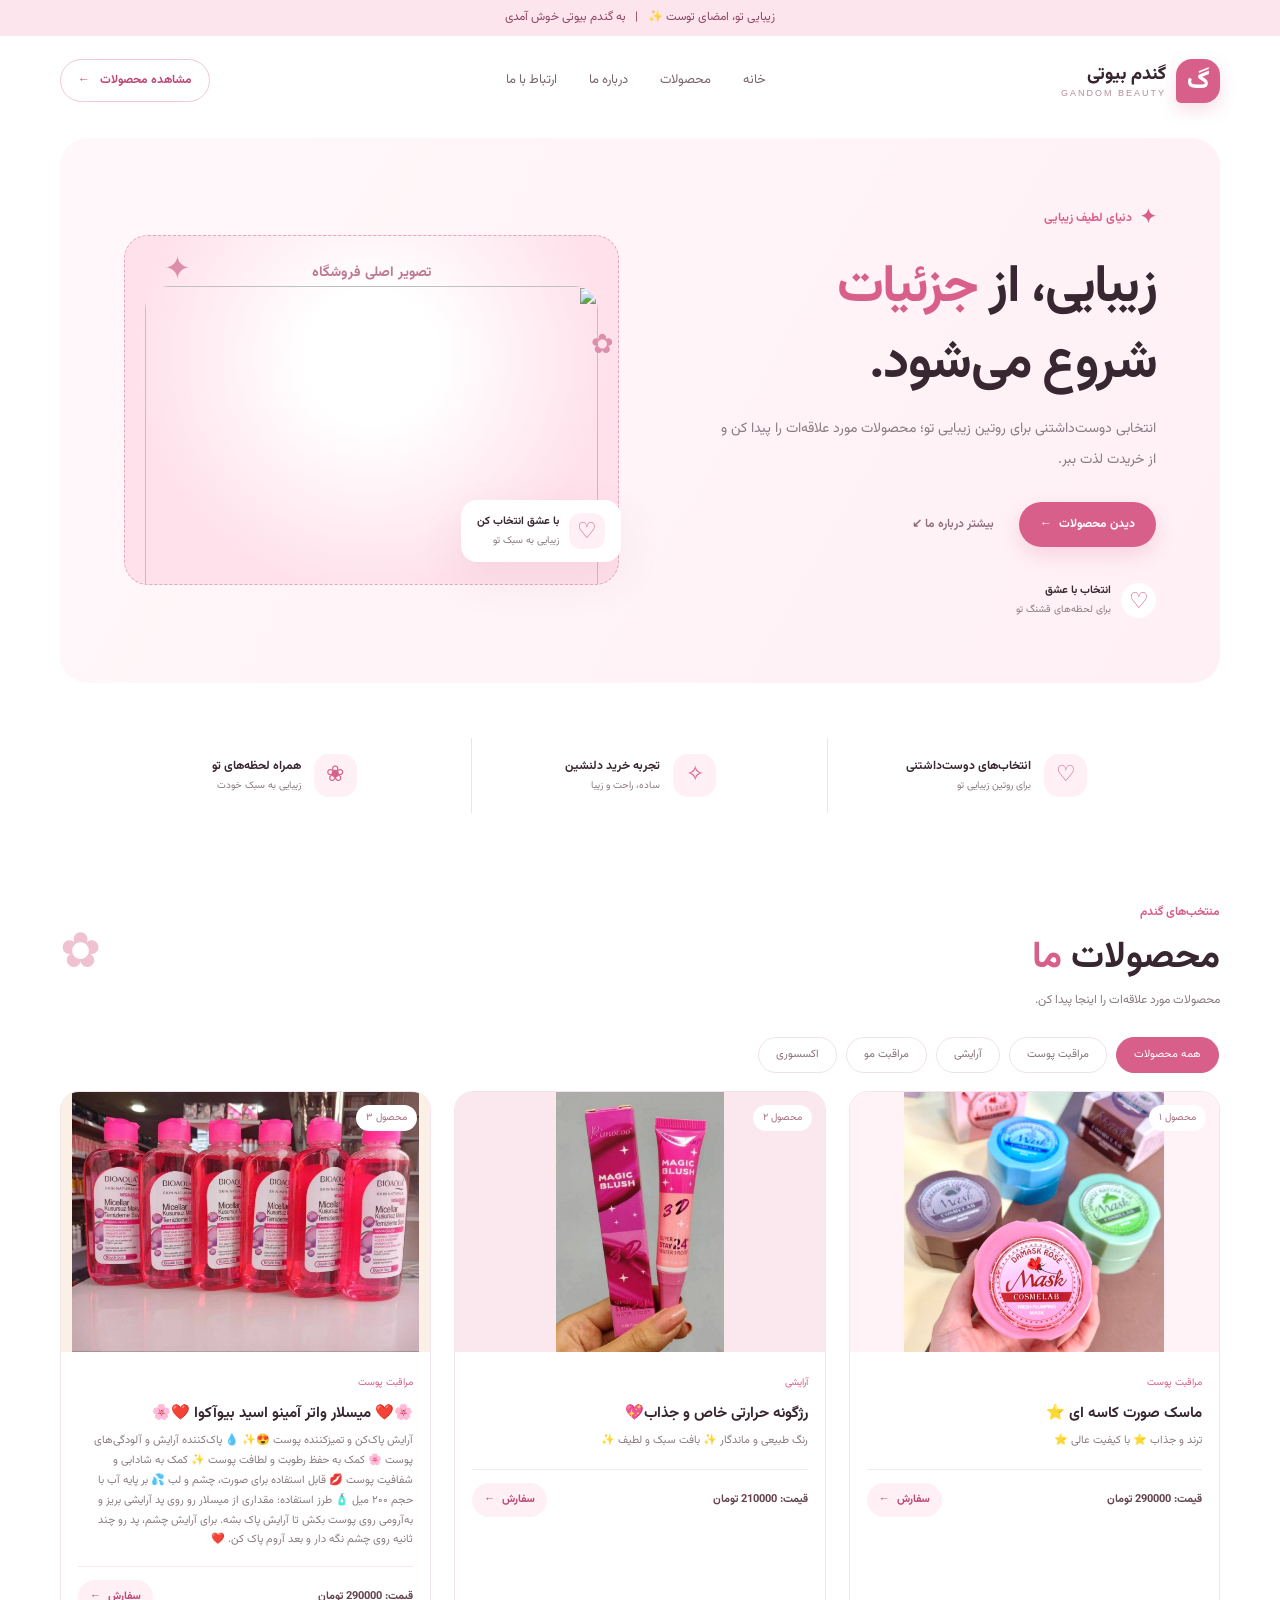
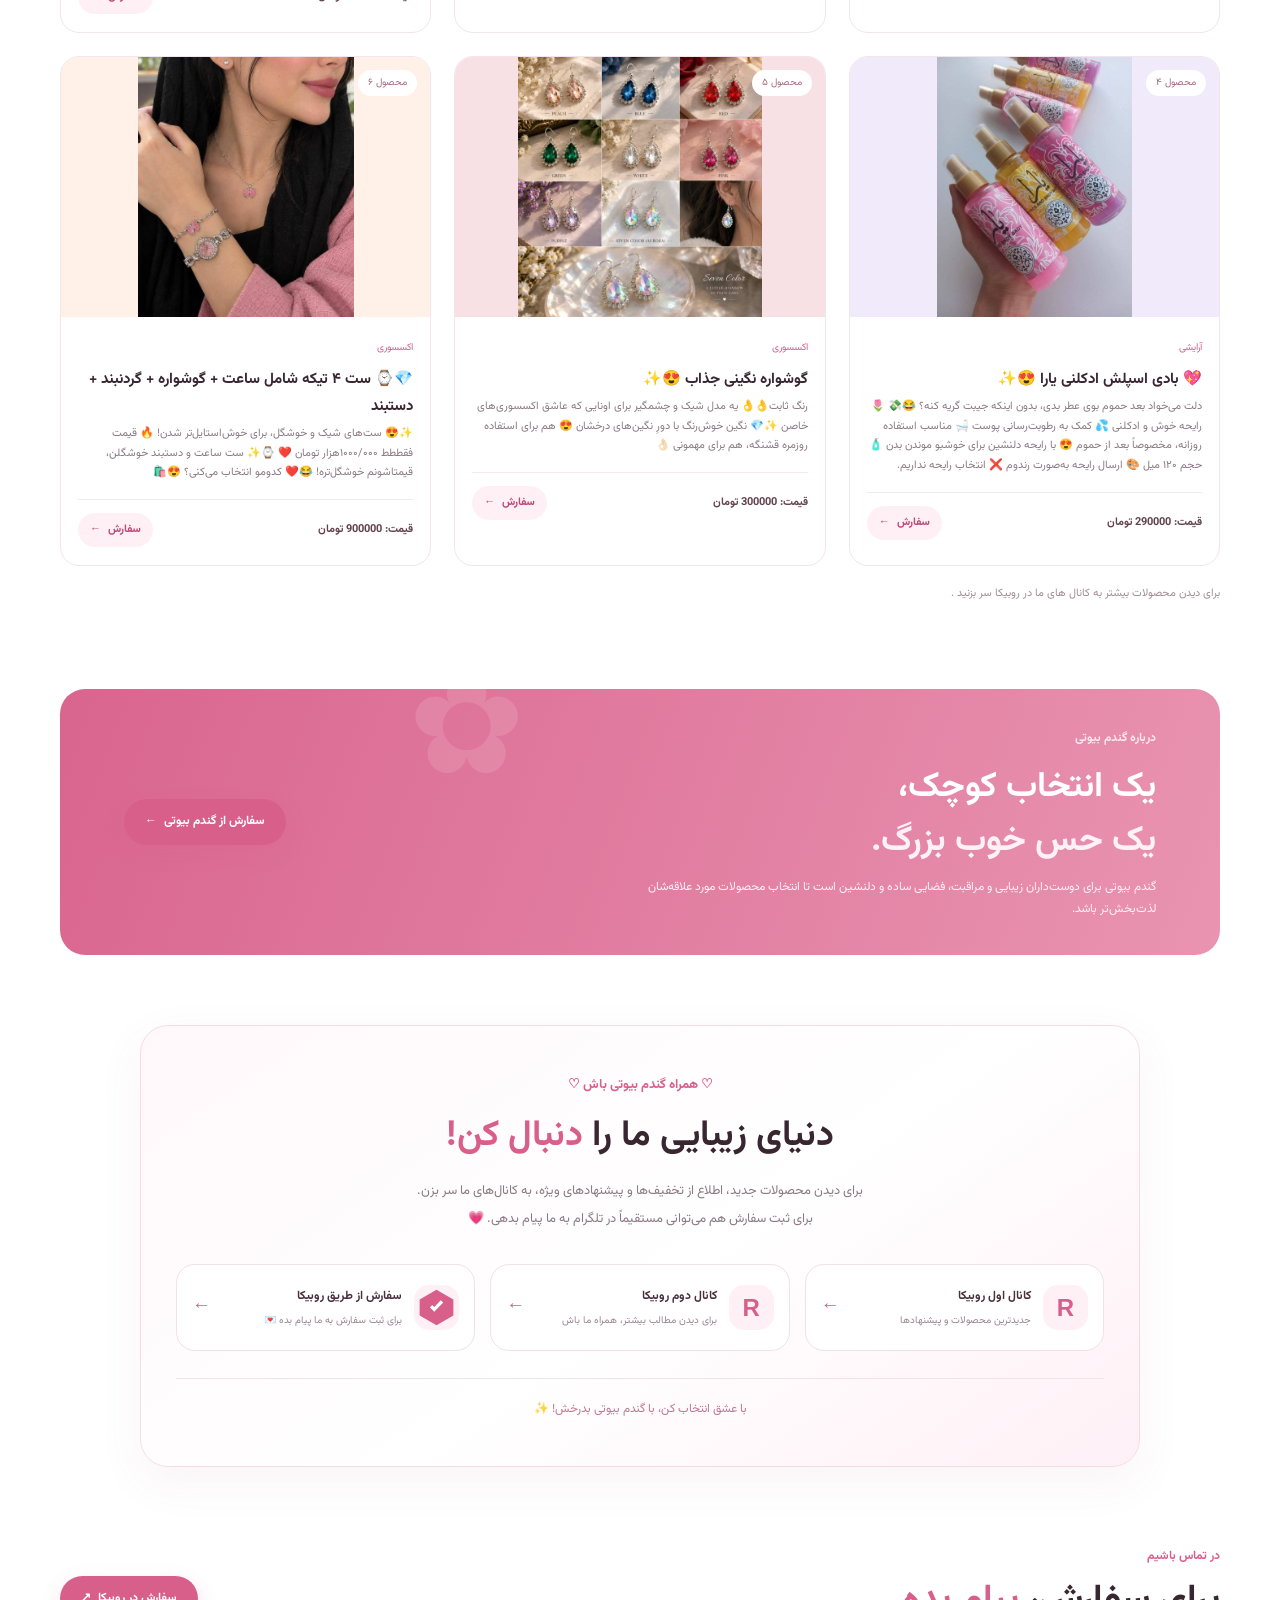
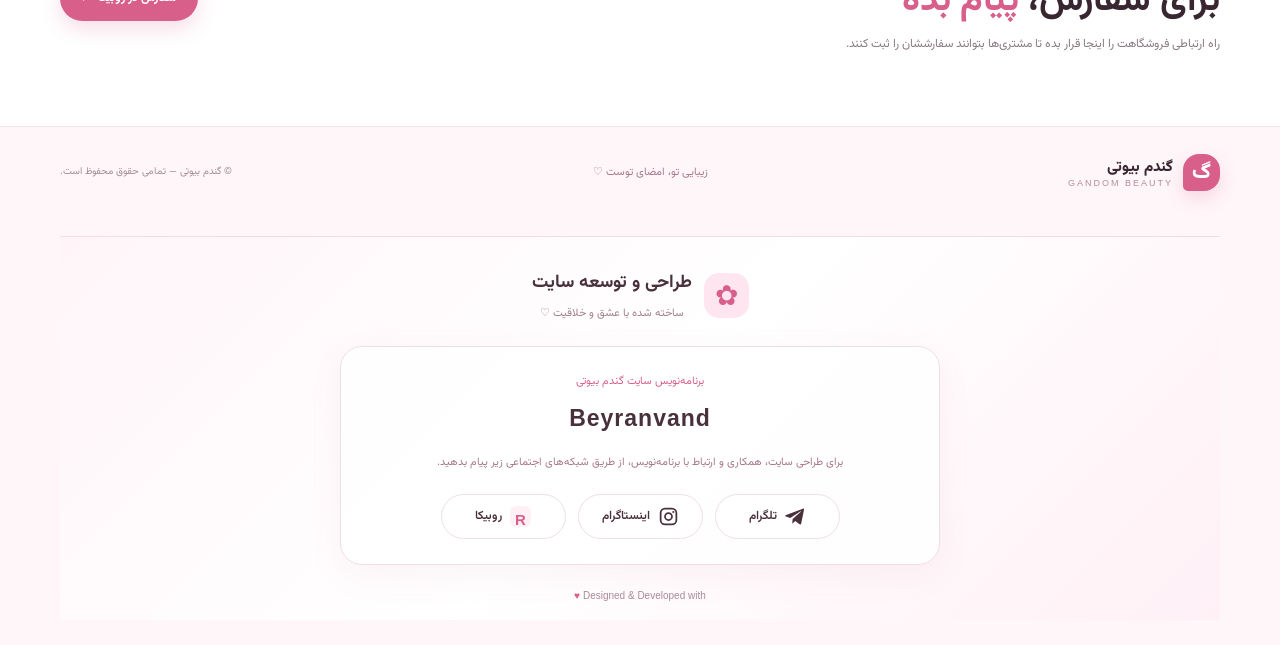
==== commit f3e07b50: "Update index.html" ====
--- a/index.html
+++ b/index.html
@@ -47,7 +47,7 @@
         <div class="hero-image-placeholder">
           <span class="placeholder-icon">✿</span>
           <strong>تصویر اصلی فروشگاه</strong>
-          <img src="لوگوی گندم بیوتی">
+          <img src="img/logo.jpg">
         </div>
         <div class="floating-card"><span class="floating-heart">♡</span><span><b>با عشق انتخاب کن</b><small>زیبایی به سبک تو</small></span></div>
         <span class="decor decor-one">✦</span><span class="decor decor-two">✿</span>
--- a/css/style.css
+++ b/css/style.css
@@ -606,4 +606,35 @@
         padding: 10px 12px;
         font-size: 11px;
     }
-}+}
+.hero-image-placeholder {
+    width: 100%;
+    min-height: 350px;
+    overflow: hidden;
+    display: flex;
+    flex-direction: column;
+    align-items: center;
+    justify-content: center;
+    border-radius: 24px;
+}
+
+.hero-image-placeholder img {
+    display: block;
+    width: 100%;
+    height: 350px;
+    object-fit: contain;
+    object-position: center;
+    border-radius: 24px;
+}
+
+/* تنظیم تصویر در گوشی */
+
+@media (max-width: 600px) {
+    .hero-image-placeholder {
+        min-height: 250px;
+    }
+
+    .hero-image-placeholder img {
+        height: 250px;
+    }
+}
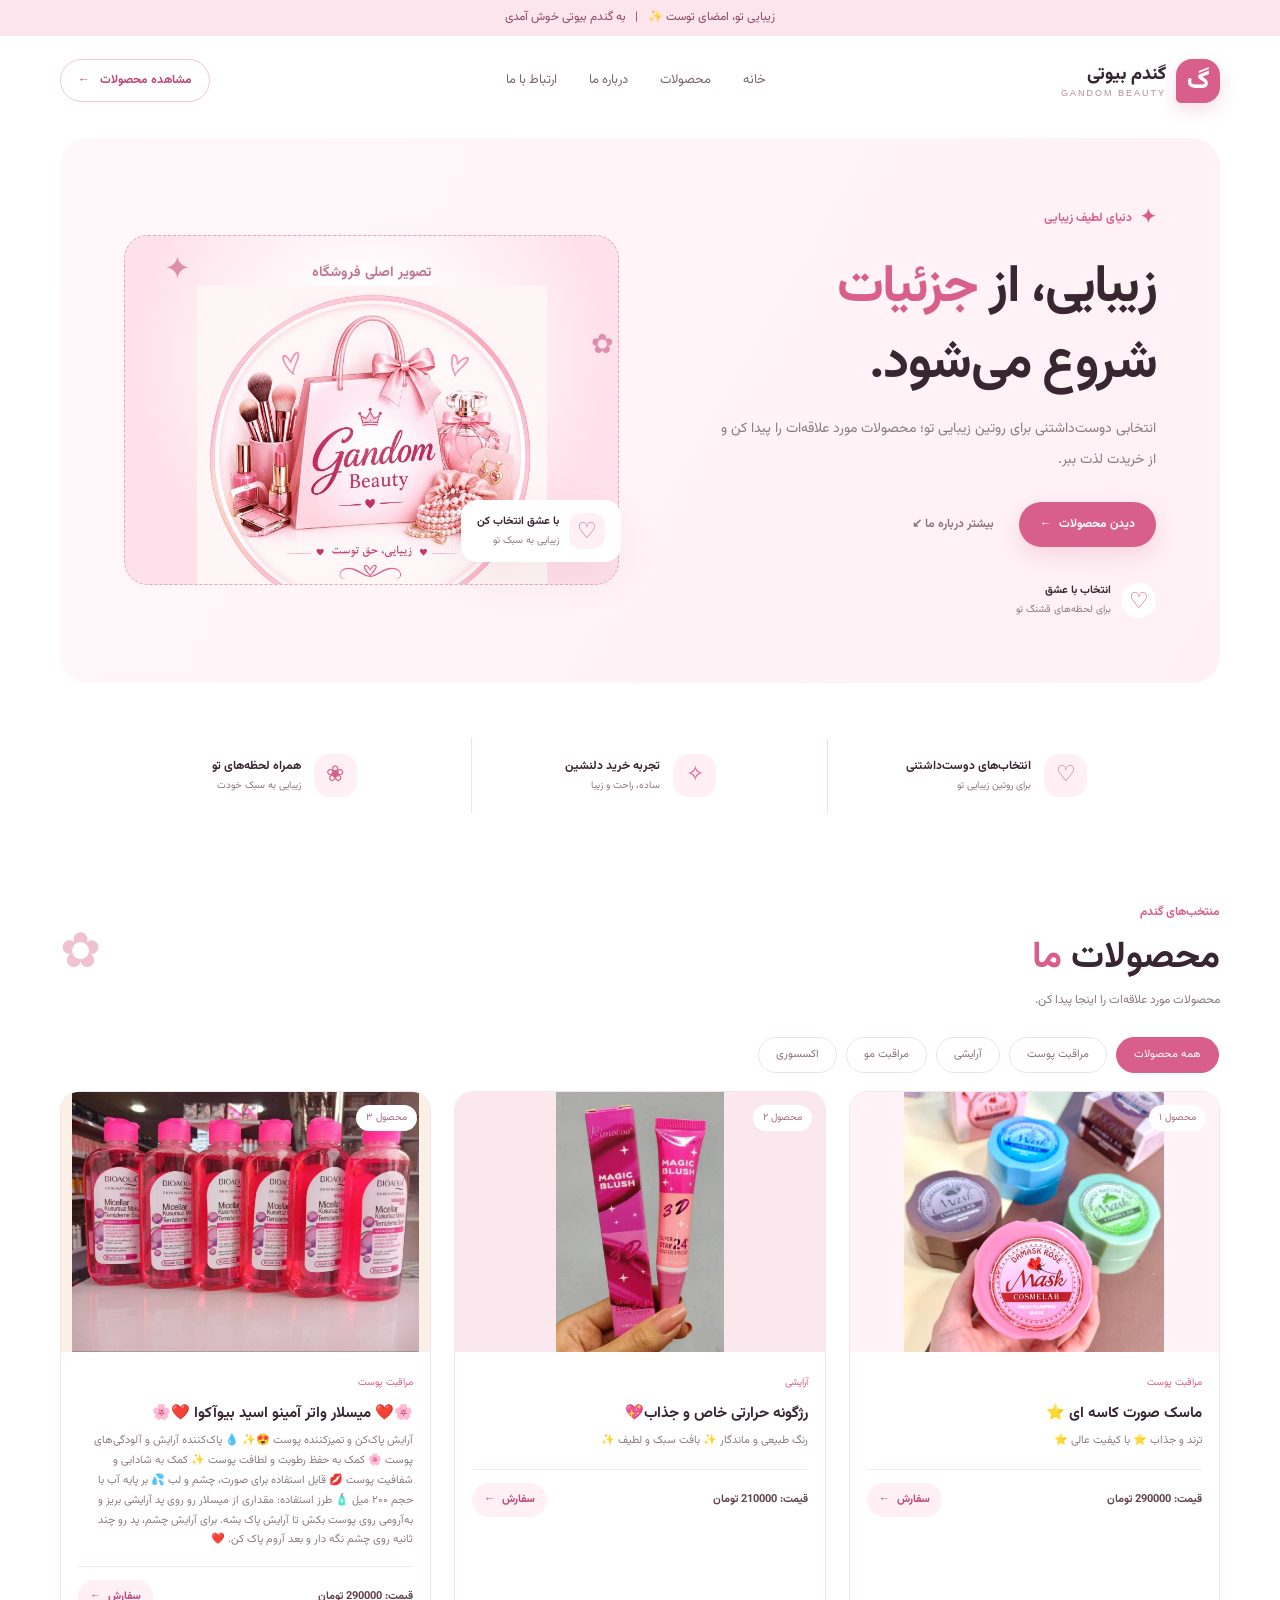
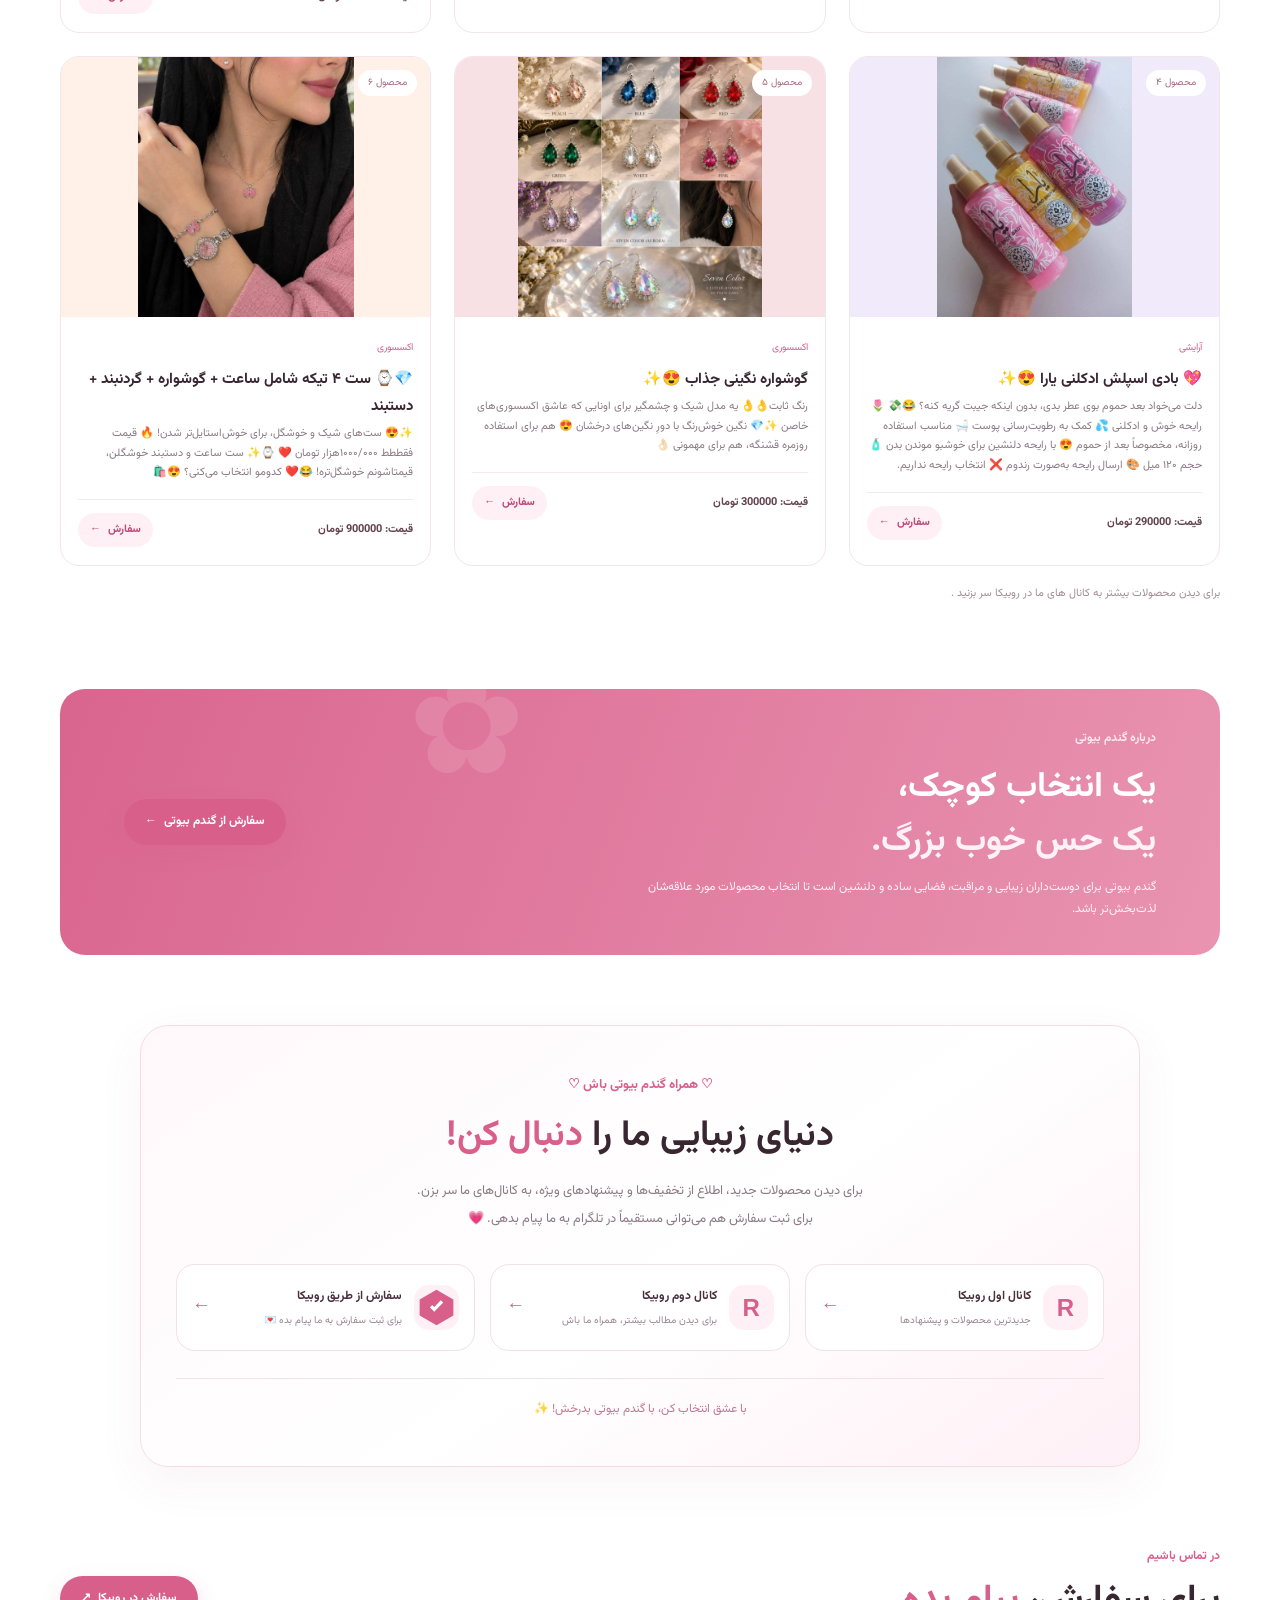
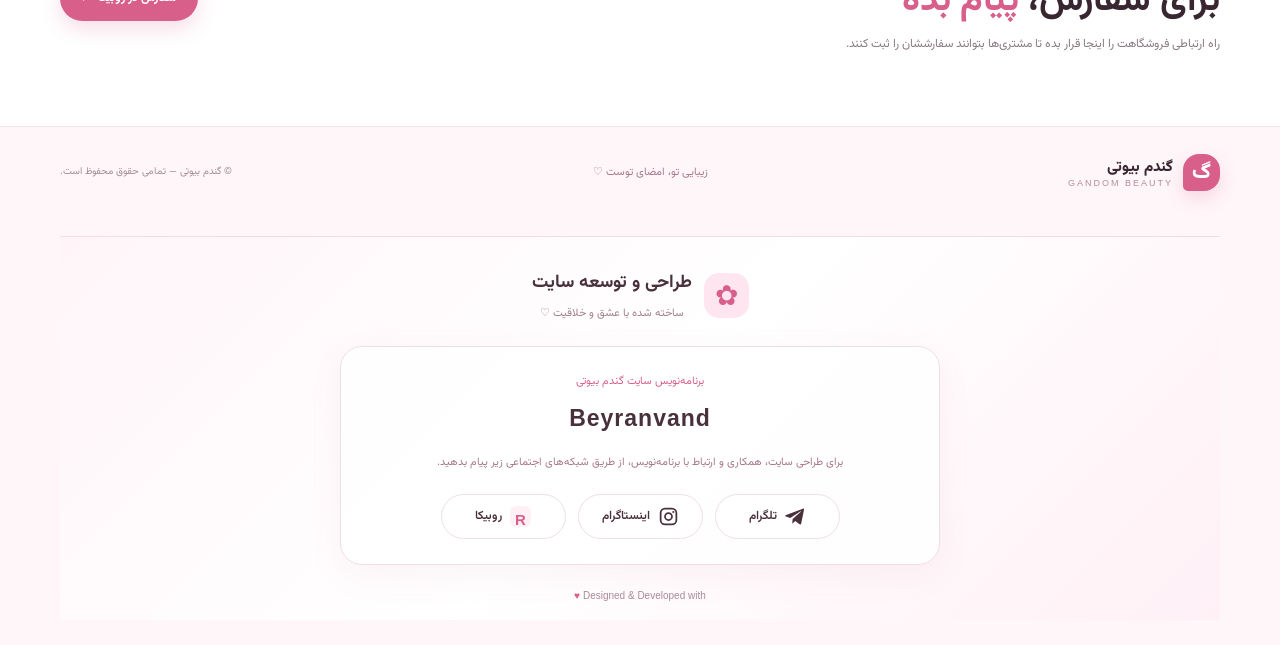
==== commit 6cce64a4: "Update index.html" ====
--- a/index.html
+++ b/index.html
@@ -47,7 +47,7 @@
         <div class="hero-image-placeholder">
           <span class="placeholder-icon">✿</span>
           <strong>تصویر اصلی فروشگاه</strong>
-          <img src="img/logo.jpg">
+          <img src="logo.jpg">
         </div>
         <div class="floating-card"><span class="floating-heart">♡</span><span><b>با عشق انتخاب کن</b><small>زیبایی به سبک تو</small></span></div>
         <span class="decor decor-one">✦</span><span class="decor decor-two">✿</span>
